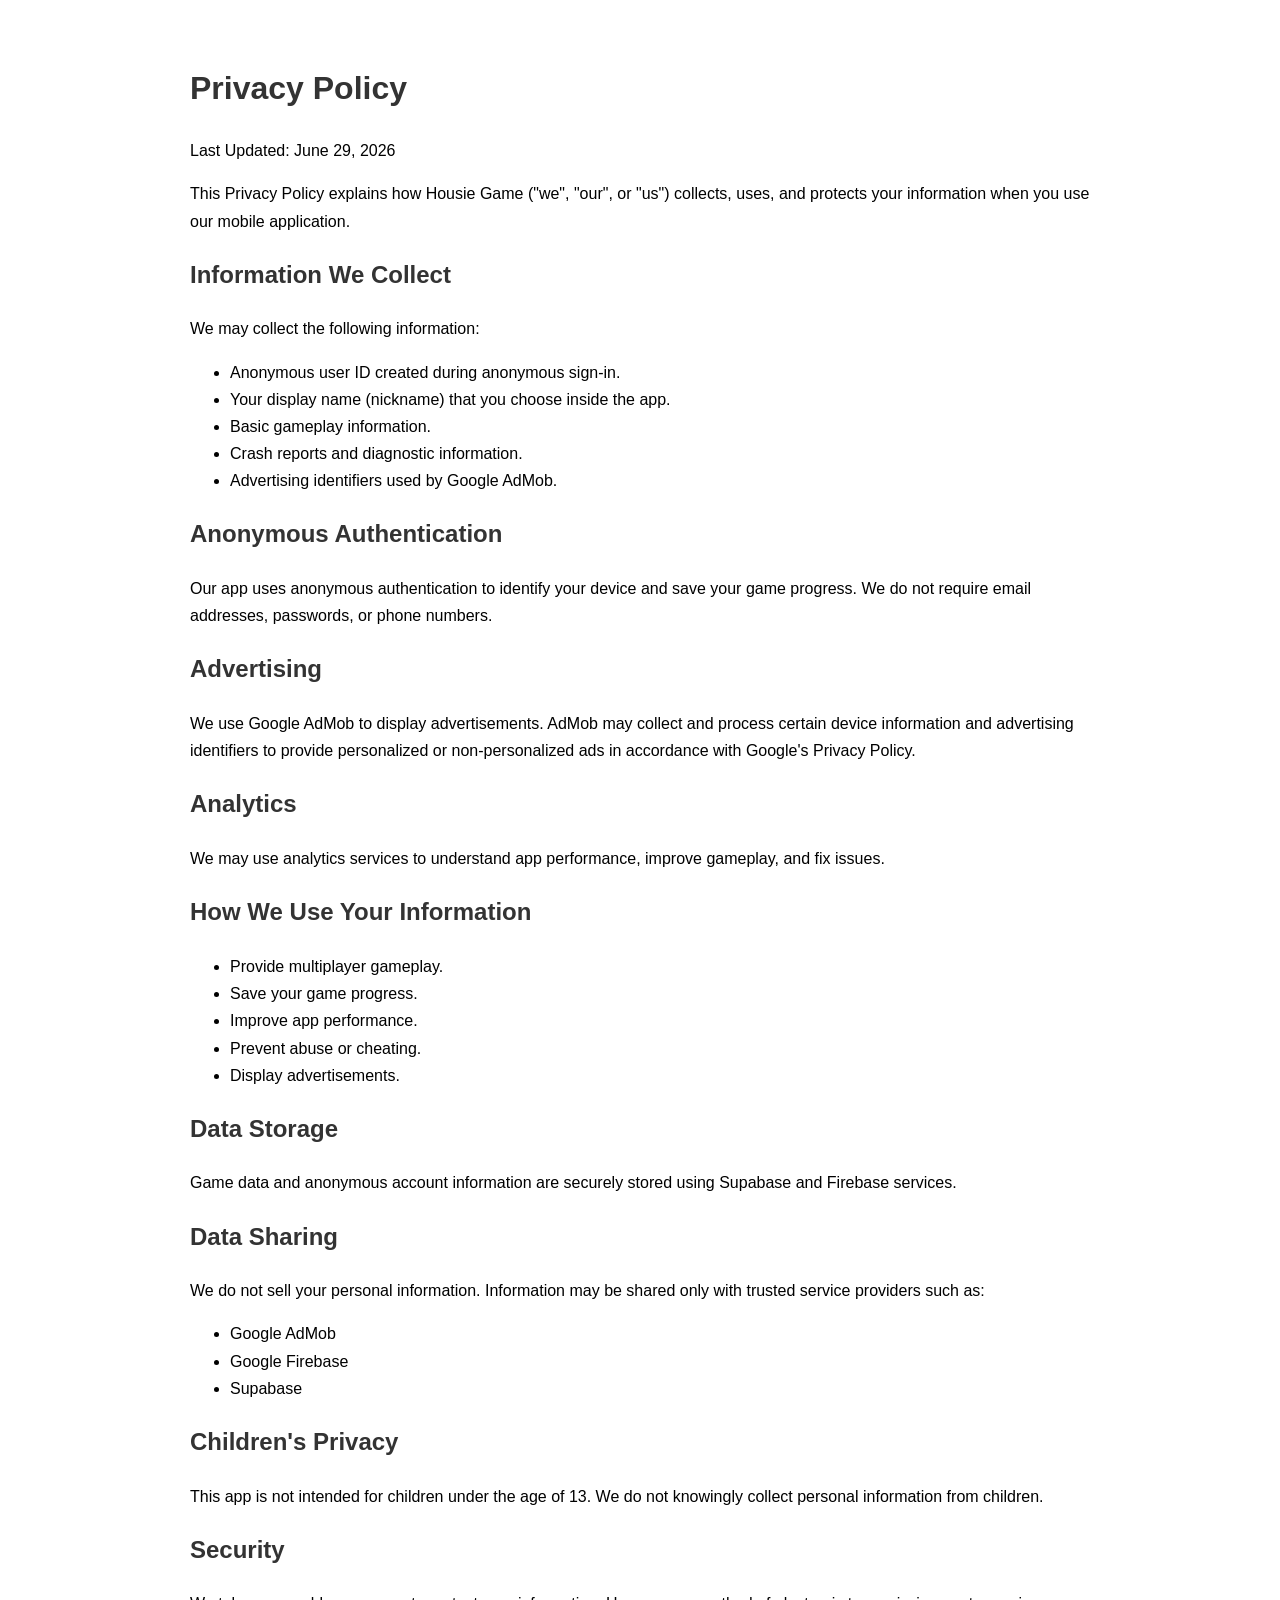
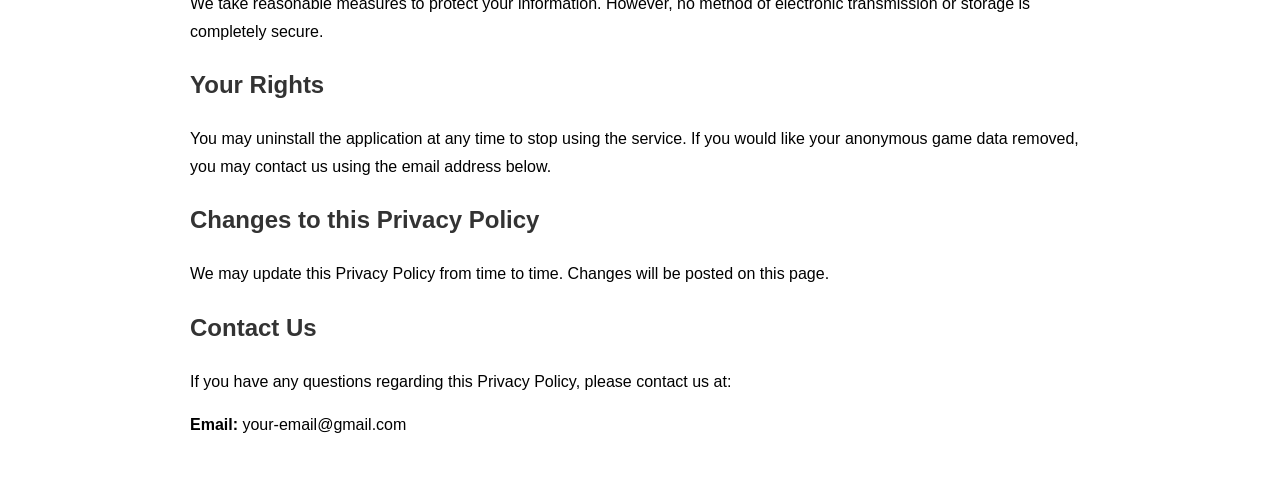
==== index.html @ aee5f630 "Add privacy policy page for Housie Game This file contains the privacy policy for the Housie Game, d" ====
<!DOCTYPE html>
<html lang="en">
<head>
<meta charset="UTF-8">
<title>Privacy Policy - Housie Game</title>
<style>
body{
    max-width:900px;
    margin:auto;
    font-family:Arial,Helvetica,sans-serif;
    line-height:1.7;
    padding:40px;
}
h1,h2{
    color:#333;
}
</style>
</head>

<body>

<h1>Privacy Policy</h1>

<p>Last Updated: June 29, 2026</p>

<p>
This Privacy Policy explains how Housie Game ("we", "our", or "us") collects,
uses, and protects your information when you use our mobile application.
</p>

<h2>Information We Collect</h2>

<p>We may collect the following information:</p>

<ul>
<li>Anonymous user ID created during anonymous sign-in.</li>
<li>Your display name (nickname) that you choose inside the app.</li>
<li>Basic gameplay information.</li>
<li>Crash reports and diagnostic information.</li>
<li>Advertising identifiers used by Google AdMob.</li>
</ul>

<h2>Anonymous Authentication</h2>

<p>
Our app uses anonymous authentication to identify your device and save your
game progress. We do not require email addresses, passwords, or phone numbers.
</p>

<h2>Advertising</h2>

<p>
We use Google AdMob to display advertisements. AdMob may collect and process
certain device information and advertising identifiers to provide personalized
or non-personalized ads in accordance with Google's Privacy Policy.
</p>

<h2>Analytics</h2>

<p>
We may use analytics services to understand app performance, improve gameplay,
and fix issues.
</p>

<h2>How We Use Your Information</h2>

<ul>
<li>Provide multiplayer gameplay.</li>
<li>Save your game progress.</li>
<li>Improve app performance.</li>
<li>Prevent abuse or cheating.</li>
<li>Display advertisements.</li>
</ul>

<h2>Data Storage</h2>

<p>
Game data and anonymous account information are securely stored using Supabase
and Firebase services.
</p>

<h2>Data Sharing</h2>

<p>
We do not sell your personal information.
Information may be shared only with trusted service providers such as:
</p>

<ul>
<li>Google AdMob</li>
<li>Google Firebase</li>
<li>Supabase</li>
</ul>

<h2>Children's Privacy</h2>

<p>
This app is not intended for children under the age of 13.
We do not knowingly collect personal information from children.
</p>

<h2>Security</h2>

<p>
We take reasonable measures to protect your information.
However, no method of electronic transmission or storage is completely secure.
</p>

<h2>Your Rights</h2>

<p>
You may uninstall the application at any time to stop using the service.
If you would like your anonymous game data removed, you may contact us using
the email address below.
</p>

<h2>Changes to this Privacy Policy</h2>

<p>
We may update this Privacy Policy from time to time.
Changes will be posted on this page.
</p>

<h2>Contact Us</h2>

<p>
If you have any questions regarding this Privacy Policy, please contact us at:
</p>

<p>
<strong>Email:</strong> your-email@gmail.com
</p>

</body>
</html>
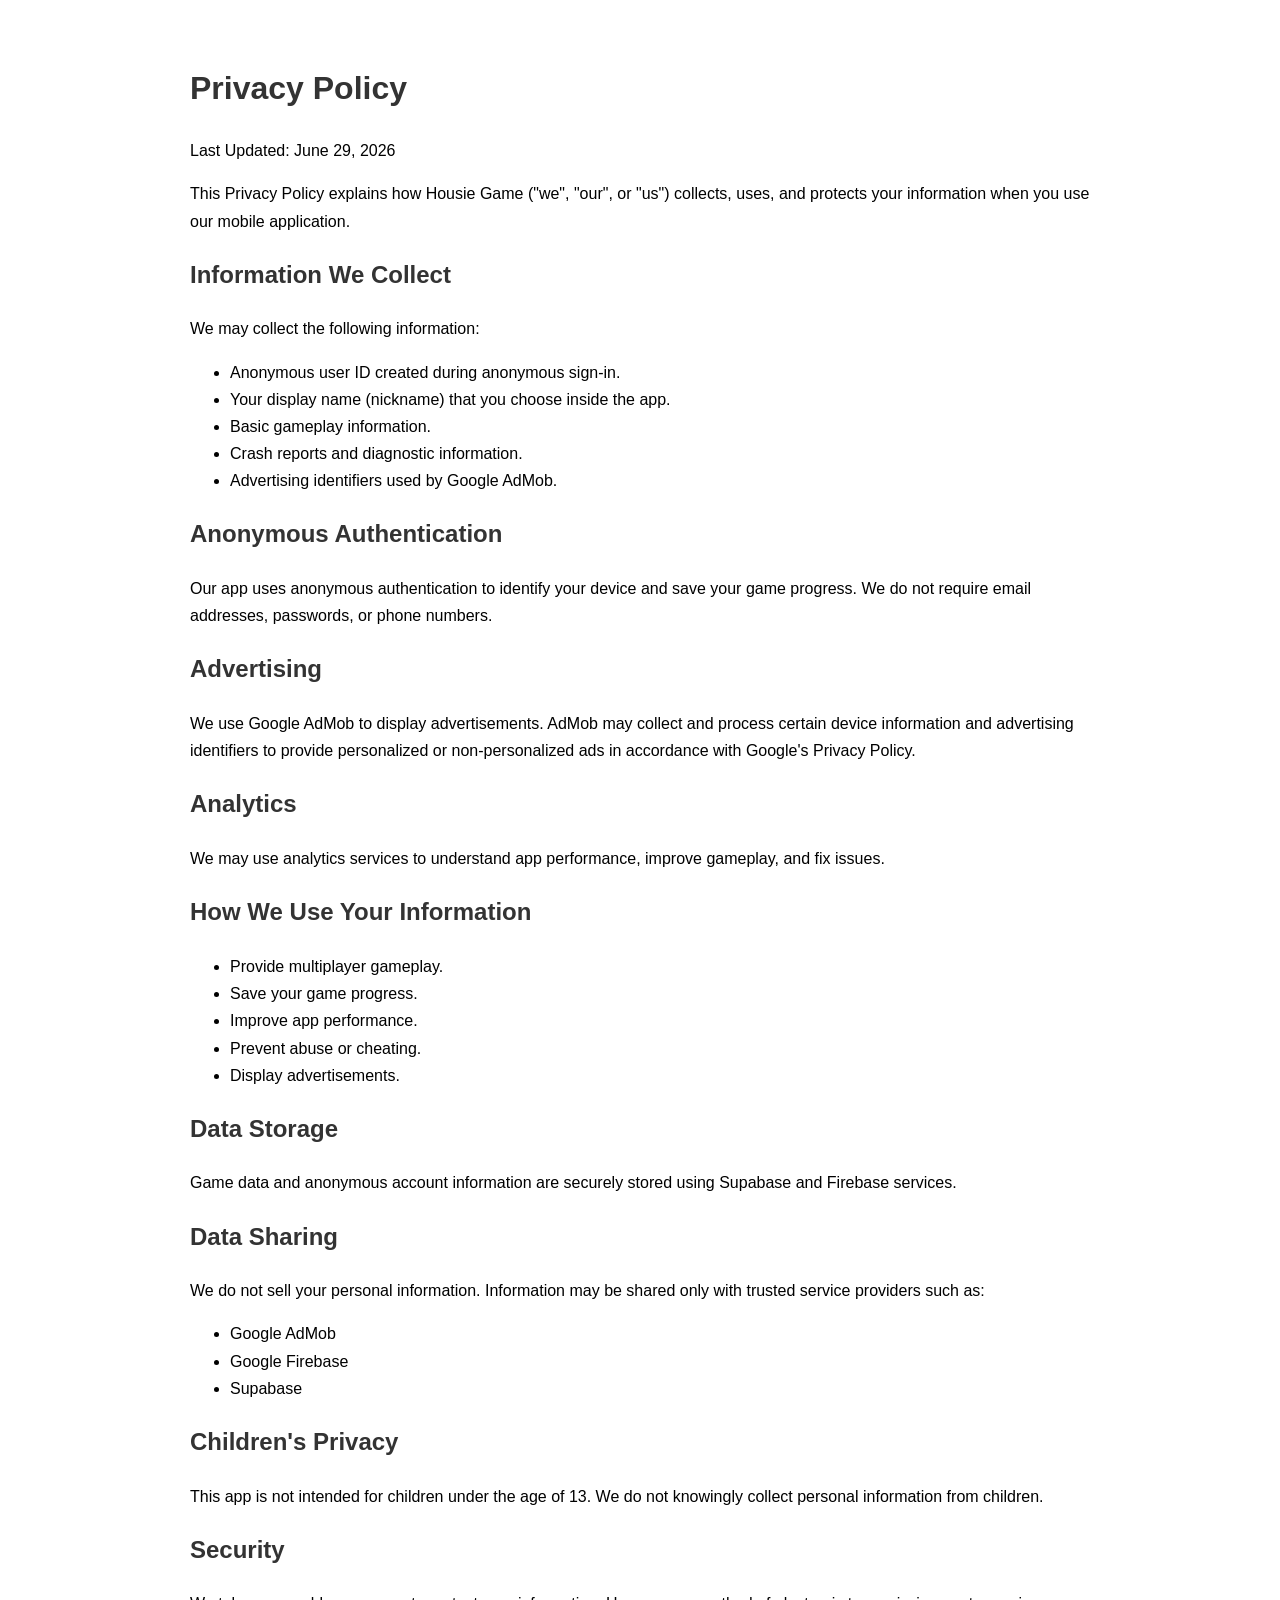
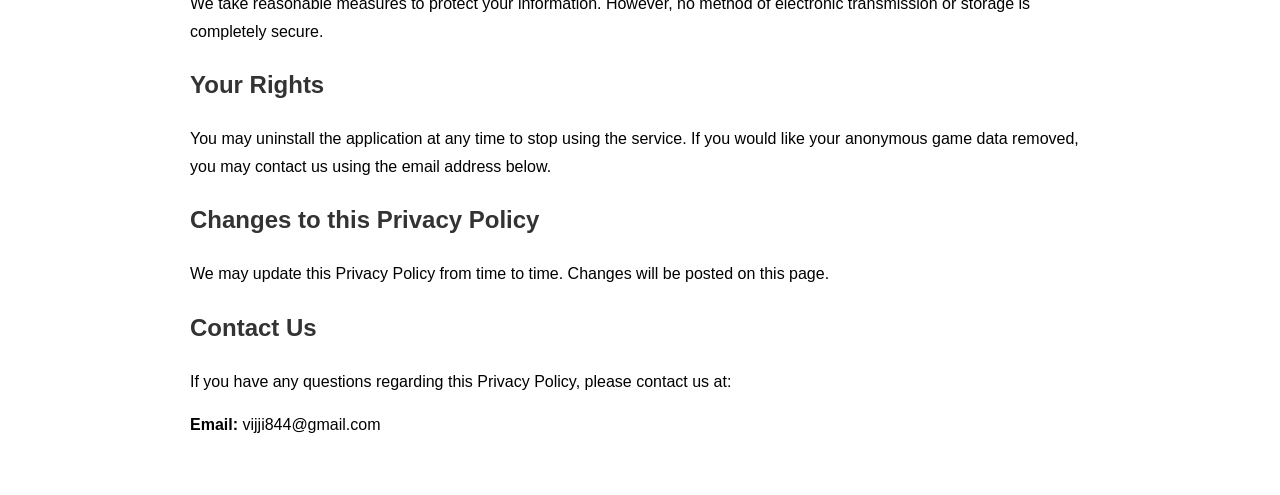
==== commit eb8efb3b: "Update contact email in Privacy Policy section" ====
--- a/index.html
+++ b/index.html
@@ -128,7 +128,7 @@
 </p>
 
 <p>
-<strong>Email:</strong> your-email@gmail.com
+<strong>Email:</strong> vijji844@gmail.com
 </p>
 
 </body>
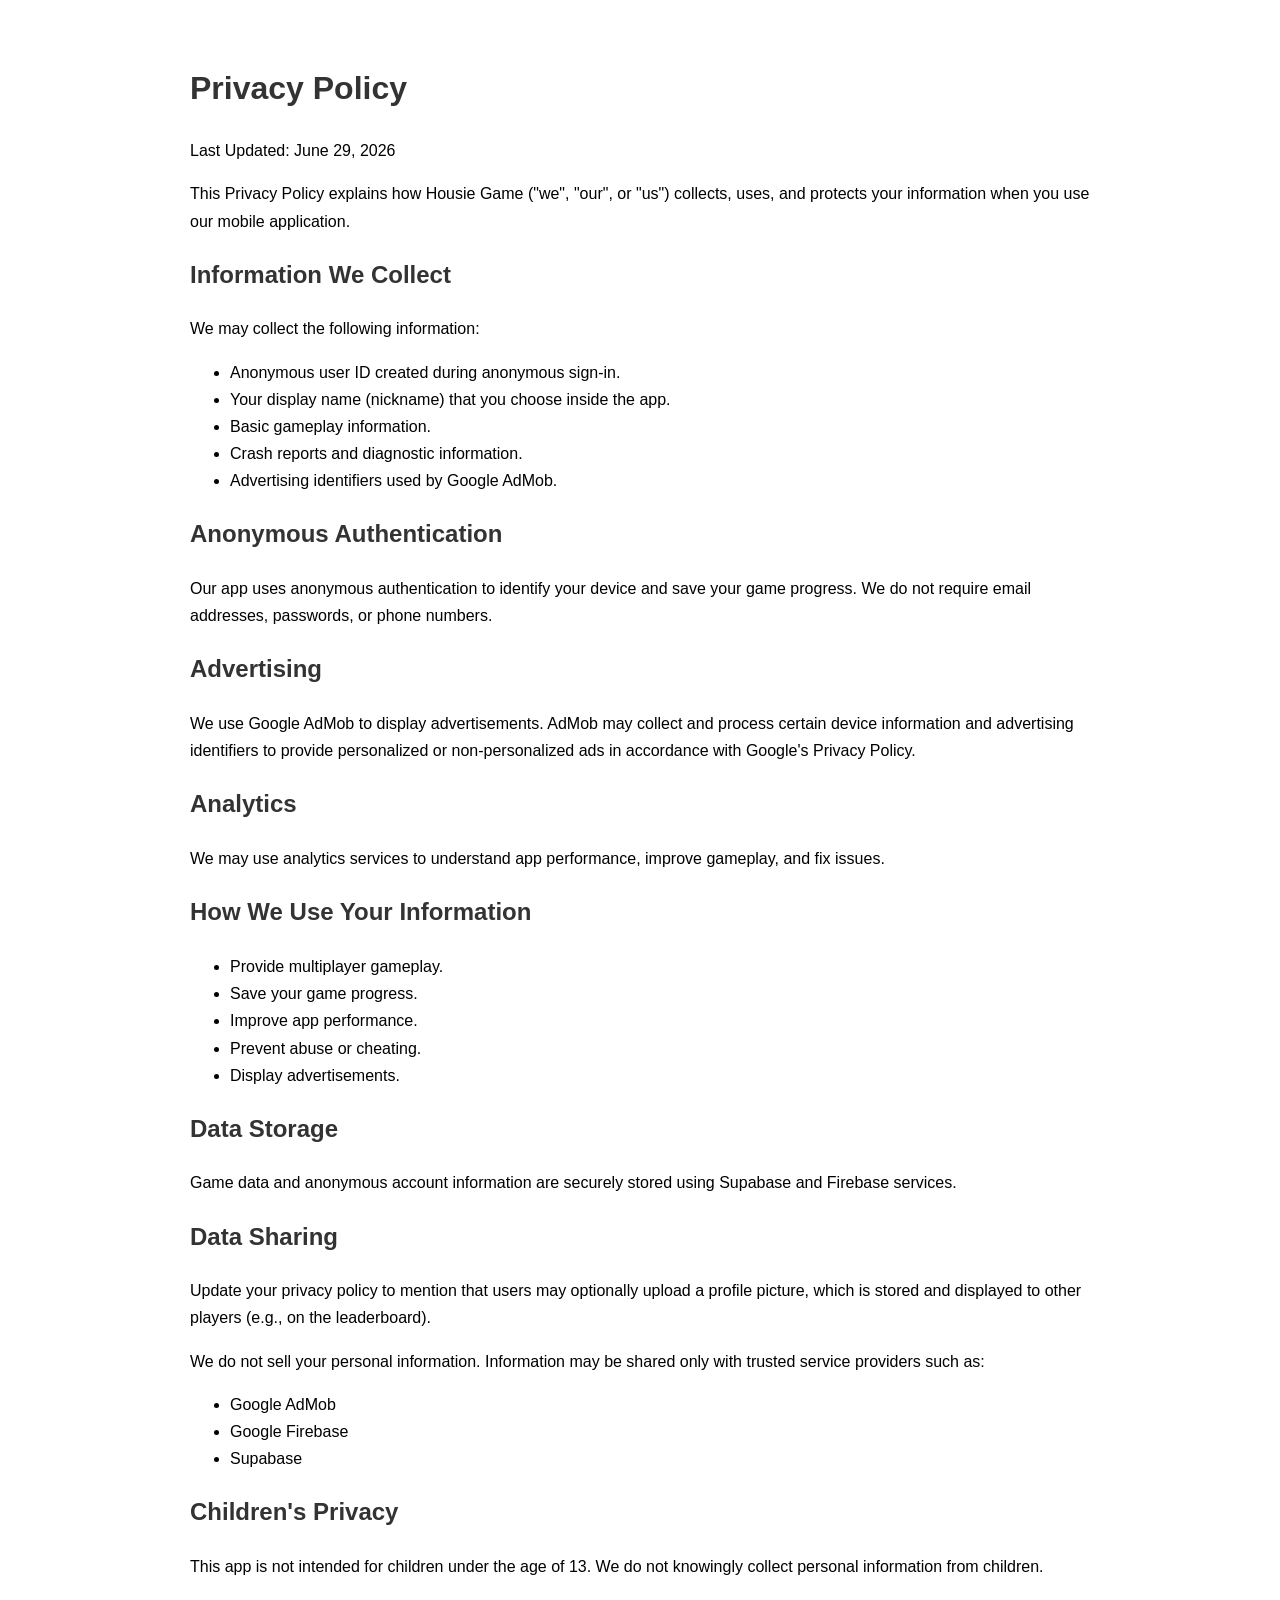
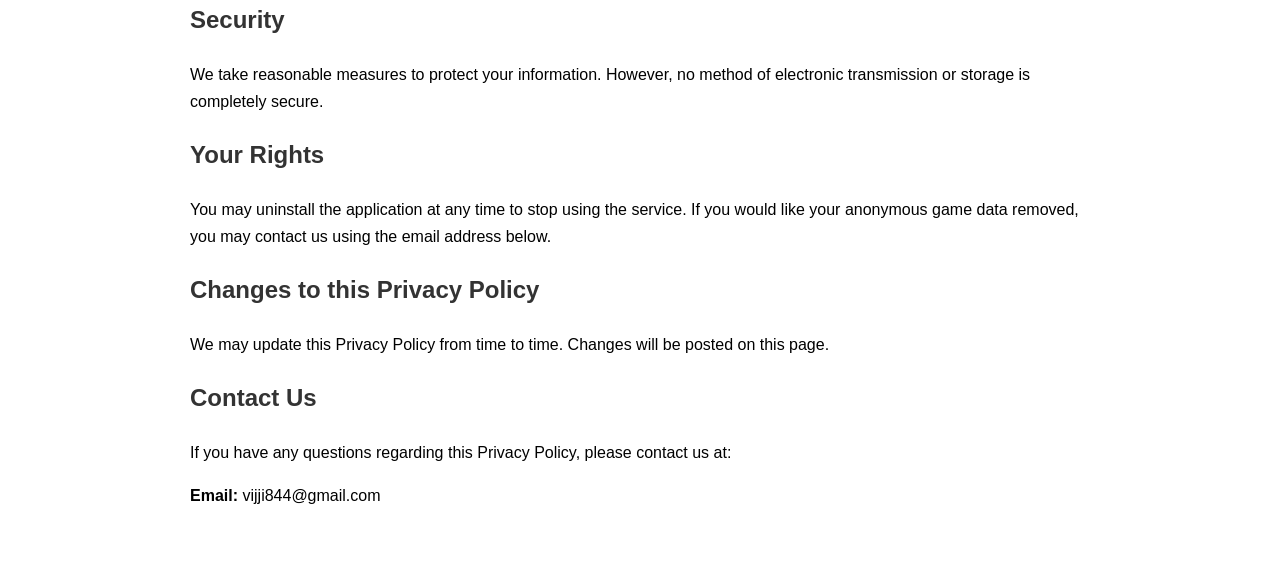
==== commit 3a4f4577: "Update privacy policy to include profile picture uploads Added a note about optional profile picture" ====
--- a/index.html
+++ b/index.html
@@ -80,6 +80,7 @@
 </p>
 
 <h2>Data Sharing</h2>
+<p>Update your privacy policy to mention that users may optionally upload a profile picture, which is stored and displayed to other players (e.g., on the leaderboard).</p>
 
 <p>
 We do not sell your personal information.
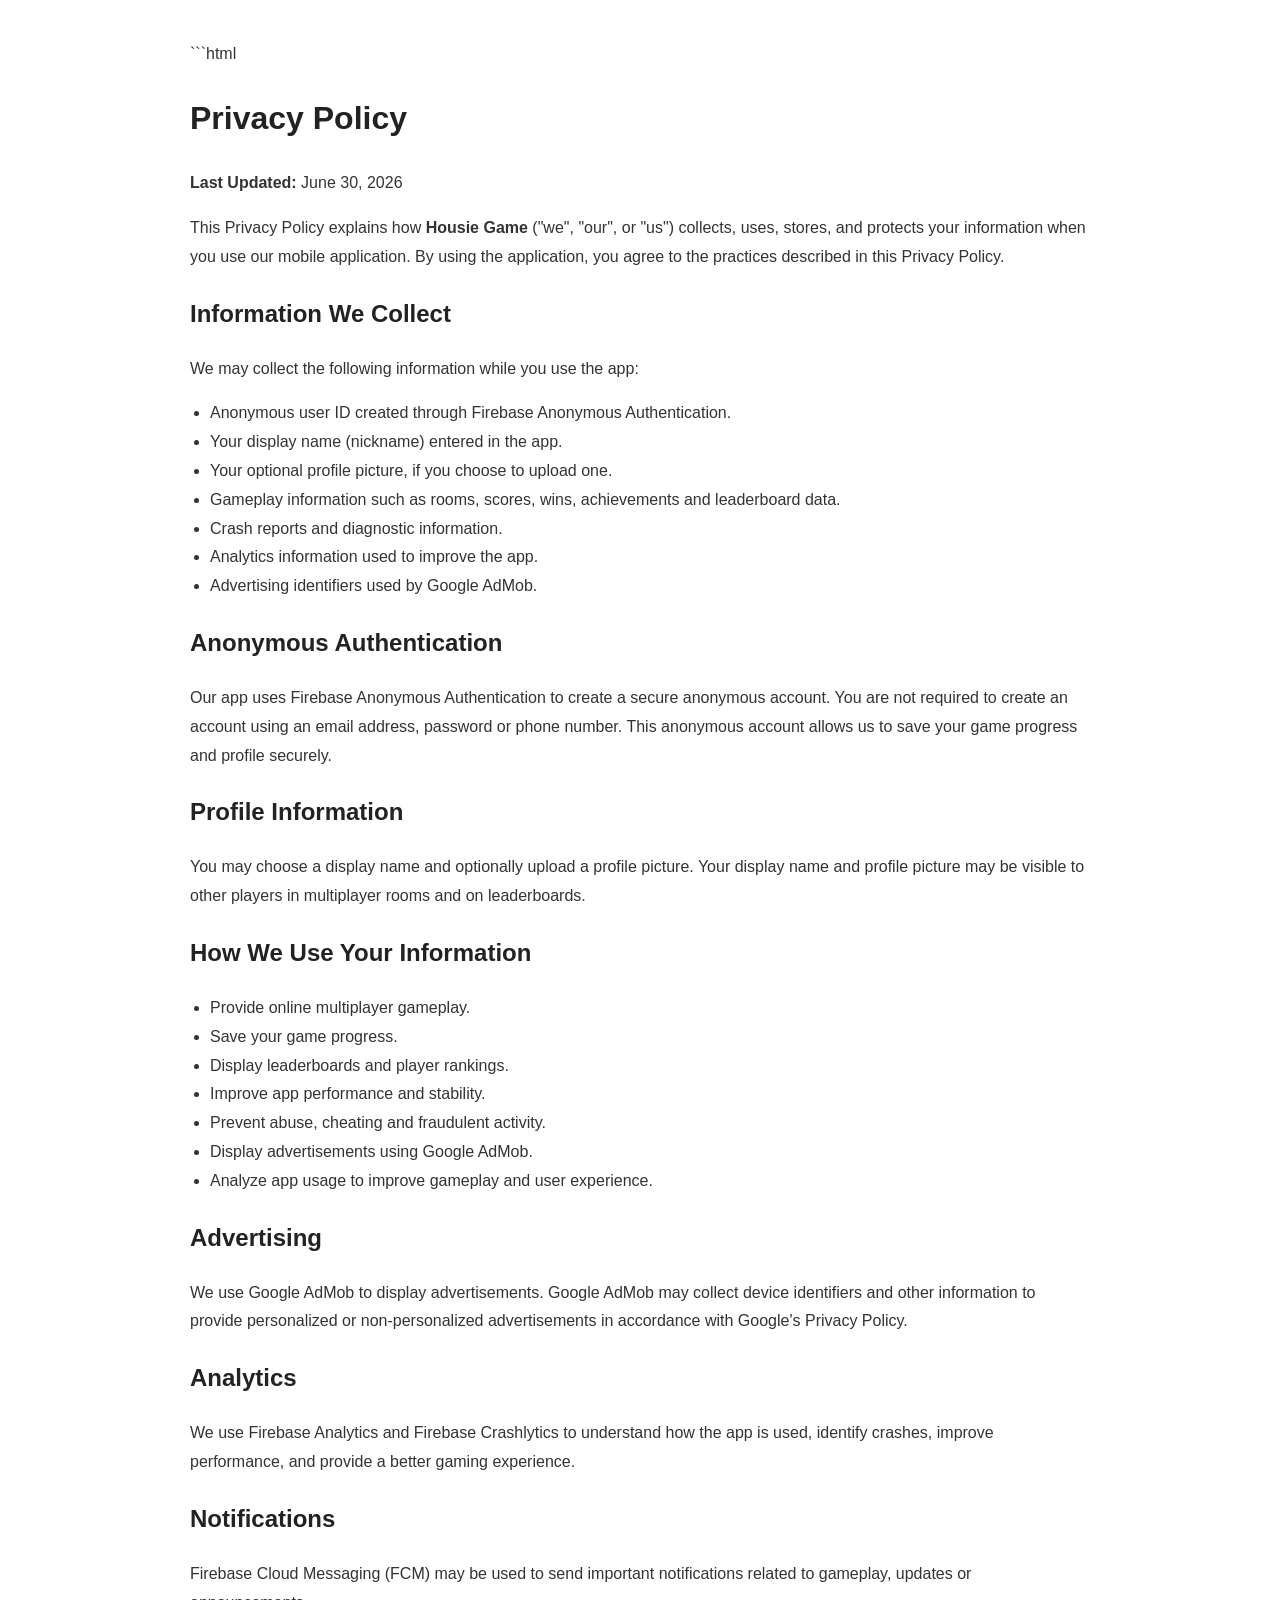
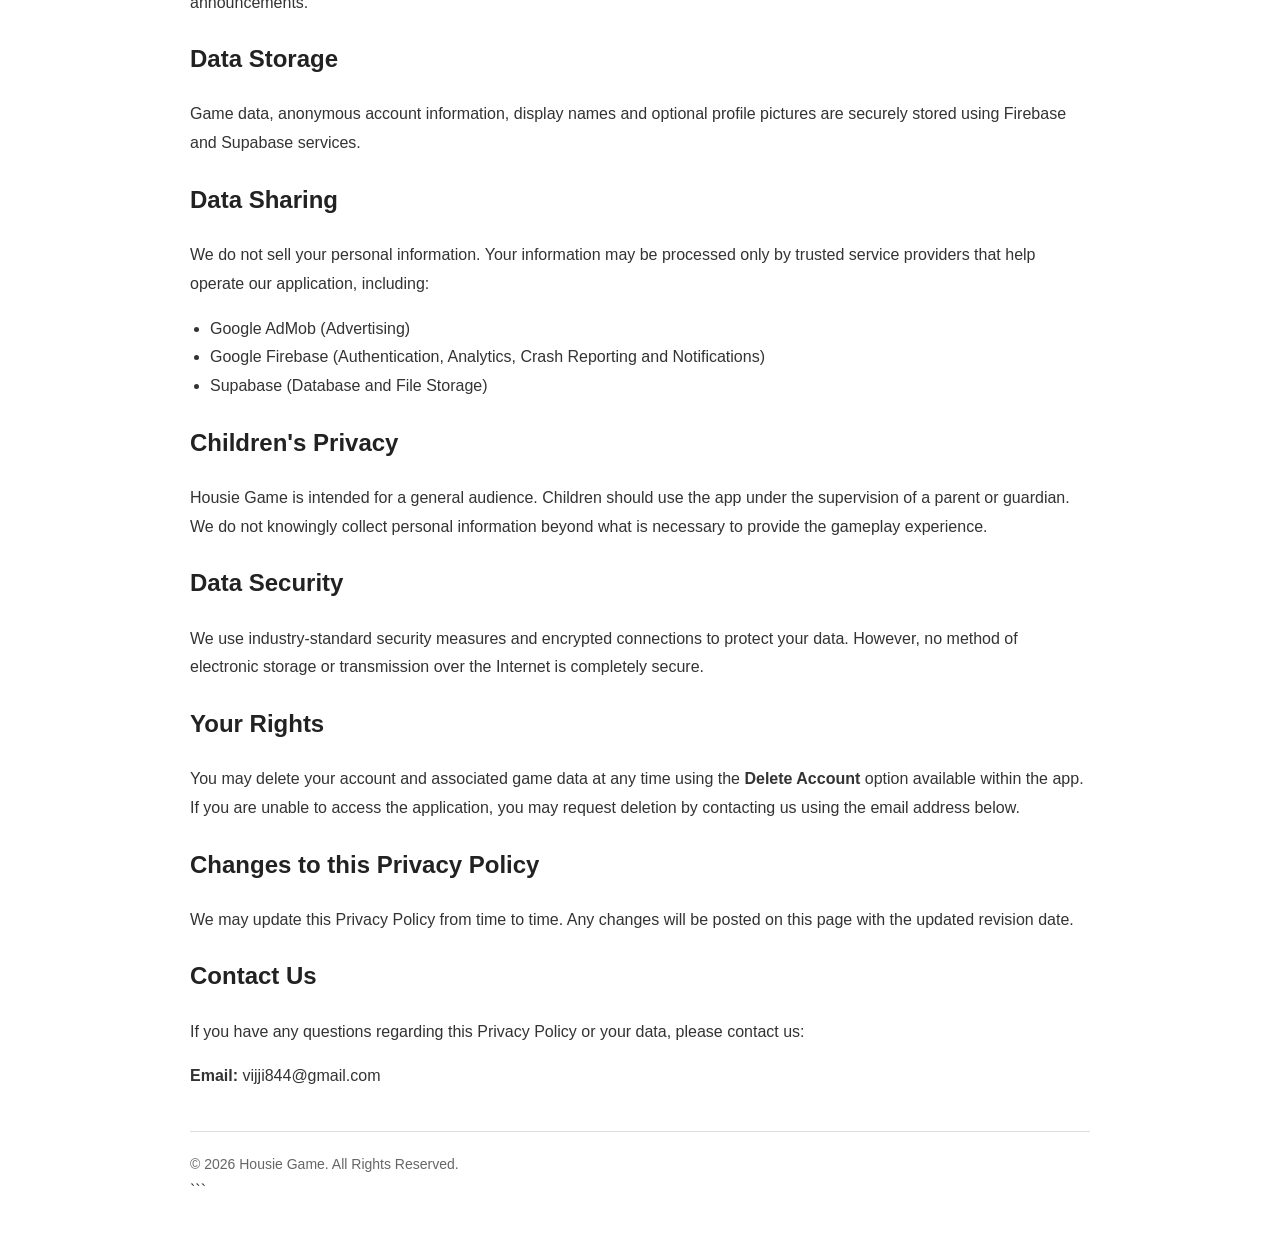
==== commit f6adfa28: "Revise privacy policy content and formatting Updated privacy policy details, including changes to us" ====
--- a/index.html
+++ b/index.html
@@ -1,136 +1,188 @@
+```html
 <!DOCTYPE html>
 <html lang="en">
 <head>
 <meta charset="UTF-8">
+<meta name="viewport" content="width=device-width, initial-scale=1.0">
 <title>Privacy Policy - Housie Game</title>
+
 <style>
 body{
     max-width:900px;
     margin:auto;
     font-family:Arial,Helvetica,sans-serif;
-    line-height:1.7;
+    line-height:1.8;
     padding:40px;
+    color:#333;
 }
 h1,h2{
-    color:#333;
+    color:#222;
+}
+a{
+    color:#1565C0;
+    text-decoration:none;
+}
+a:hover{
+    text-decoration:underline;
+}
+ul{
+    padding-left:20px;
+}
+footer{
+    margin-top:40px;
+    border-top:1px solid #ddd;
+    padding-top:20px;
+    color:#666;
+    font-size:14px;
 }
 </style>
+
 </head>
 
 <body>
 
 <h1>Privacy Policy</h1>
 
-<p>Last Updated: June 29, 2026</p>
+<p><strong>Last Updated:</strong> June 30, 2026</p>
 
 <p>
-This Privacy Policy explains how Housie Game ("we", "our", or "us") collects,
-uses, and protects your information when you use our mobile application.
+This Privacy Policy explains how <strong>Housie Game</strong> ("we", "our", or "us")
+collects, uses, stores, and protects your information when you use our mobile application.
+By using the application, you agree to the practices described in this Privacy Policy.
 </p>
 
 <h2>Information We Collect</h2>
 
-<p>We may collect the following information:</p>
+<p>We may collect the following information while you use the app:</p>
 
 <ul>
-<li>Anonymous user ID created during anonymous sign-in.</li>
-<li>Your display name (nickname) that you choose inside the app.</li>
-<li>Basic gameplay information.</li>
+<li>Anonymous user ID created through Firebase Anonymous Authentication.</li>
+<li>Your display name (nickname) entered in the app.</li>
+<li>Your optional profile picture, if you choose to upload one.</li>
+<li>Gameplay information such as rooms, scores, wins, achievements and leaderboard data.</li>
 <li>Crash reports and diagnostic information.</li>
+<li>Analytics information used to improve the app.</li>
 <li>Advertising identifiers used by Google AdMob.</li>
 </ul>
 
 <h2>Anonymous Authentication</h2>
 
 <p>
-Our app uses anonymous authentication to identify your device and save your
-game progress. We do not require email addresses, passwords, or phone numbers.
+Our app uses Firebase Anonymous Authentication to create a secure anonymous account.
+You are not required to create an account using an email address, password or phone number.
+This anonymous account allows us to save your game progress and profile securely.
 </p>
+
+<h2>Profile Information</h2>
+
+<p>
+You may choose a display name and optionally upload a profile picture.
+Your display name and profile picture may be visible to other players in multiplayer rooms
+and on leaderboards.
+</p>
+
+<h2>How We Use Your Information</h2>
+
+<ul>
+<li>Provide online multiplayer gameplay.</li>
+<li>Save your game progress.</li>
+<li>Display leaderboards and player rankings.</li>
+<li>Improve app performance and stability.</li>
+<li>Prevent abuse, cheating and fraudulent activity.</li>
+<li>Display advertisements using Google AdMob.</li>
+<li>Analyze app usage to improve gameplay and user experience.</li>
+</ul>
 
 <h2>Advertising</h2>
 
 <p>
-We use Google AdMob to display advertisements. AdMob may collect and process
-certain device information and advertising identifiers to provide personalized
-or non-personalized ads in accordance with Google's Privacy Policy.
+We use Google AdMob to display advertisements.
+Google AdMob may collect device identifiers and other information to provide personalized
+or non-personalized advertisements in accordance with Google's Privacy Policy.
 </p>
 
 <h2>Analytics</h2>
 
 <p>
-We may use analytics services to understand app performance, improve gameplay,
-and fix issues.
+We use Firebase Analytics and Firebase Crashlytics to understand how the app is used,
+identify crashes, improve performance, and provide a better gaming experience.
 </p>
 
-<h2>How We Use Your Information</h2>
+<h2>Notifications</h2>
 
-<ul>
-<li>Provide multiplayer gameplay.</li>
-<li>Save your game progress.</li>
-<li>Improve app performance.</li>
-<li>Prevent abuse or cheating.</li>
-<li>Display advertisements.</li>
-</ul>
+<p>
+Firebase Cloud Messaging (FCM) may be used to send important notifications related
+to gameplay, updates or announcements.
+</p>
 
 <h2>Data Storage</h2>
 
 <p>
-Game data and anonymous account information are securely stored using Supabase
-and Firebase services.
+Game data, anonymous account information, display names and optional profile pictures
+are securely stored using Firebase and Supabase services.
 </p>
 
 <h2>Data Sharing</h2>
-<p>Update your privacy policy to mention that users may optionally upload a profile picture, which is stored and displayed to other players (e.g., on the leaderboard).</p>
 
 <p>
 We do not sell your personal information.
-Information may be shared only with trusted service providers such as:
+Your information may be processed only by trusted service providers that help operate
+our application, including:
 </p>
 
 <ul>
-<li>Google AdMob</li>
-<li>Google Firebase</li>
-<li>Supabase</li>
+<li>Google AdMob (Advertising)</li>
+<li>Google Firebase (Authentication, Analytics, Crash Reporting and Notifications)</li>
+<li>Supabase (Database and File Storage)</li>
 </ul>
 
 <h2>Children's Privacy</h2>
 
 <p>
-This app is not intended for children under the age of 13.
-We do not knowingly collect personal information from children.
+Housie Game is intended for a general audience.
+Children should use the app under the supervision of a parent or guardian.
+We do not knowingly collect personal information beyond what is necessary to provide
+the gameplay experience.
 </p>
 
-<h2>Security</h2>
+<h2>Data Security</h2>
 
 <p>
-We take reasonable measures to protect your information.
-However, no method of electronic transmission or storage is completely secure.
+We use industry-standard security measures and encrypted connections to protect your data.
+However, no method of electronic storage or transmission over the Internet is completely secure.
 </p>
 
 <h2>Your Rights</h2>
 
 <p>
-You may uninstall the application at any time to stop using the service.
-If you would like your anonymous game data removed, you may contact us using
-the email address below.
+You may delete your account and associated game data at any time using the
+<strong>Delete Account</strong> option available within the app.
+If you are unable to access the application, you may request deletion by contacting us
+using the email address below.
 </p>
 
 <h2>Changes to this Privacy Policy</h2>
 
 <p>
 We may update this Privacy Policy from time to time.
-Changes will be posted on this page.
+Any changes will be posted on this page with the updated revision date.
 </p>
 
 <h2>Contact Us</h2>
 
 <p>
-If you have any questions regarding this Privacy Policy, please contact us at:
+If you have any questions regarding this Privacy Policy or your data,
+please contact us:
 </p>
 
 <p>
 <strong>Email:</strong> vijji844@gmail.com
 </p>
 
+<footer>
+© 2026 Housie Game. All Rights Reserved.
+</footer>
+
 </body>
 </html>
+```
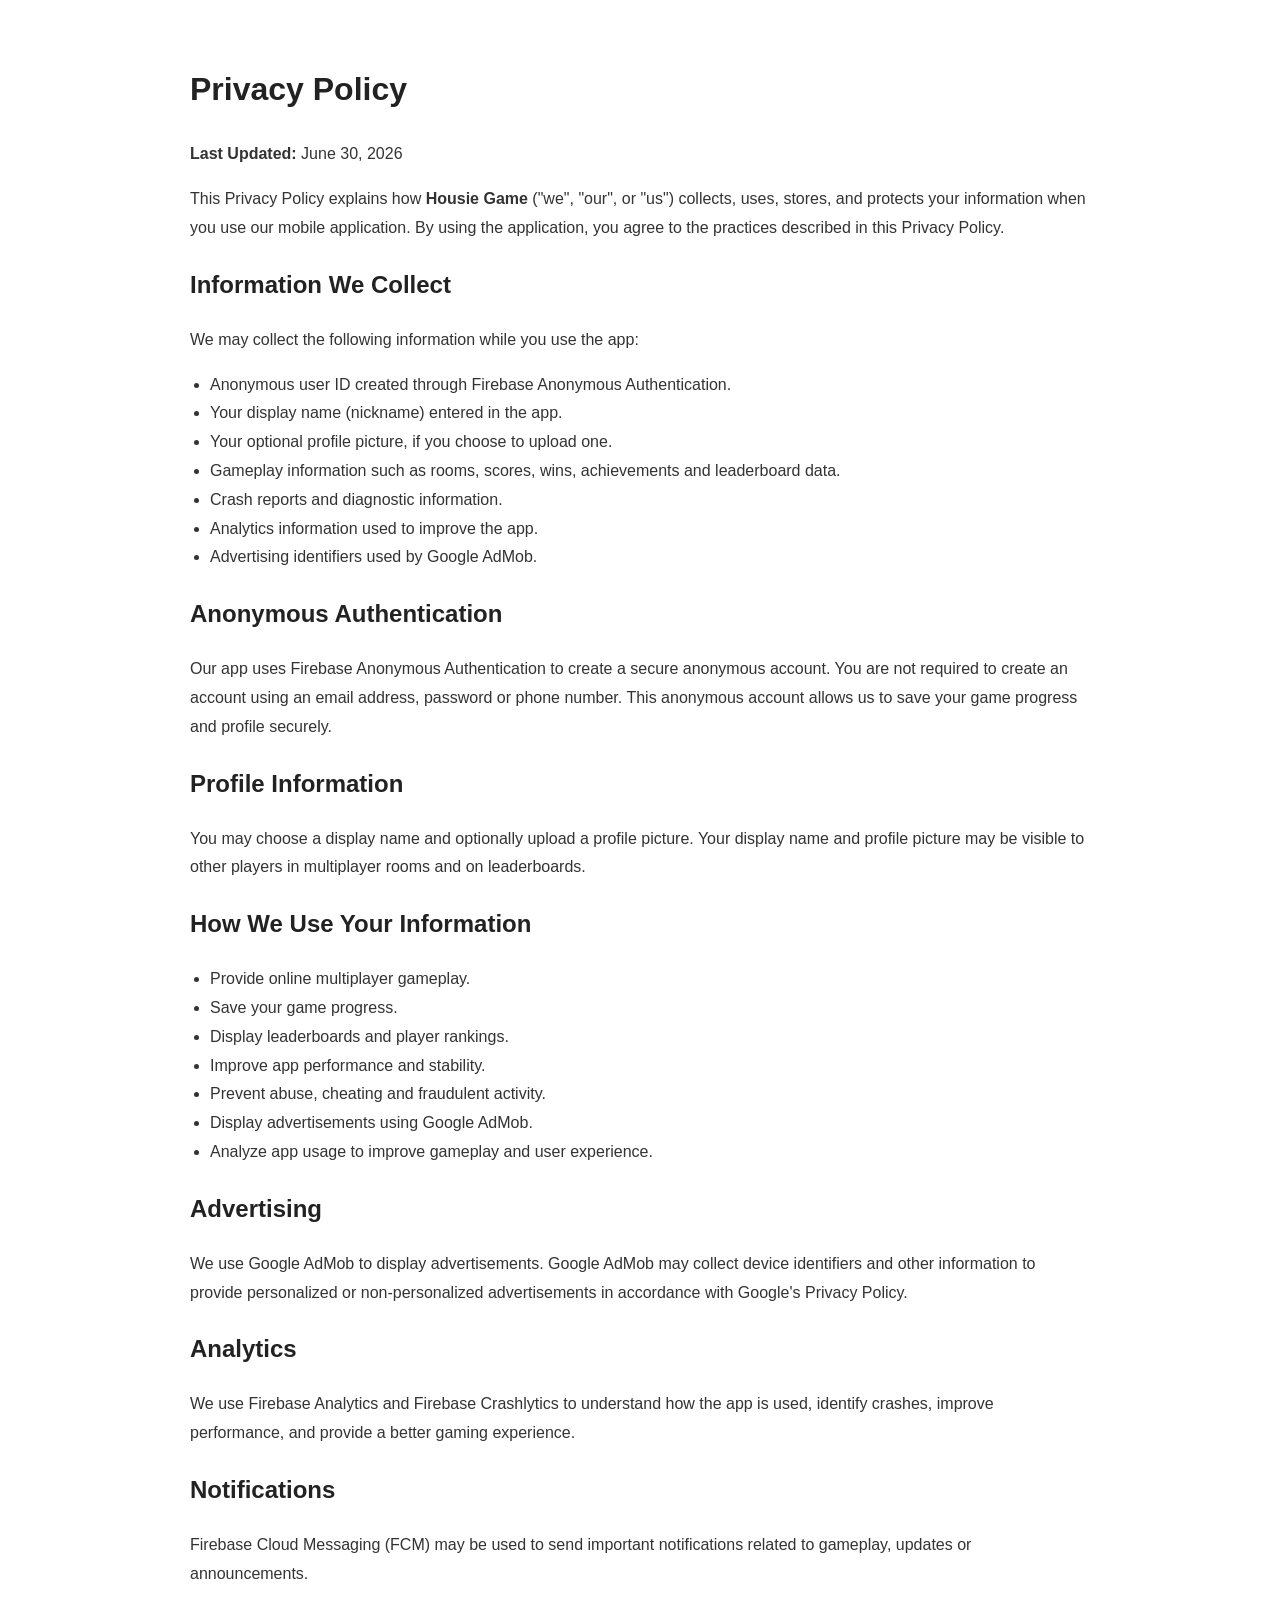
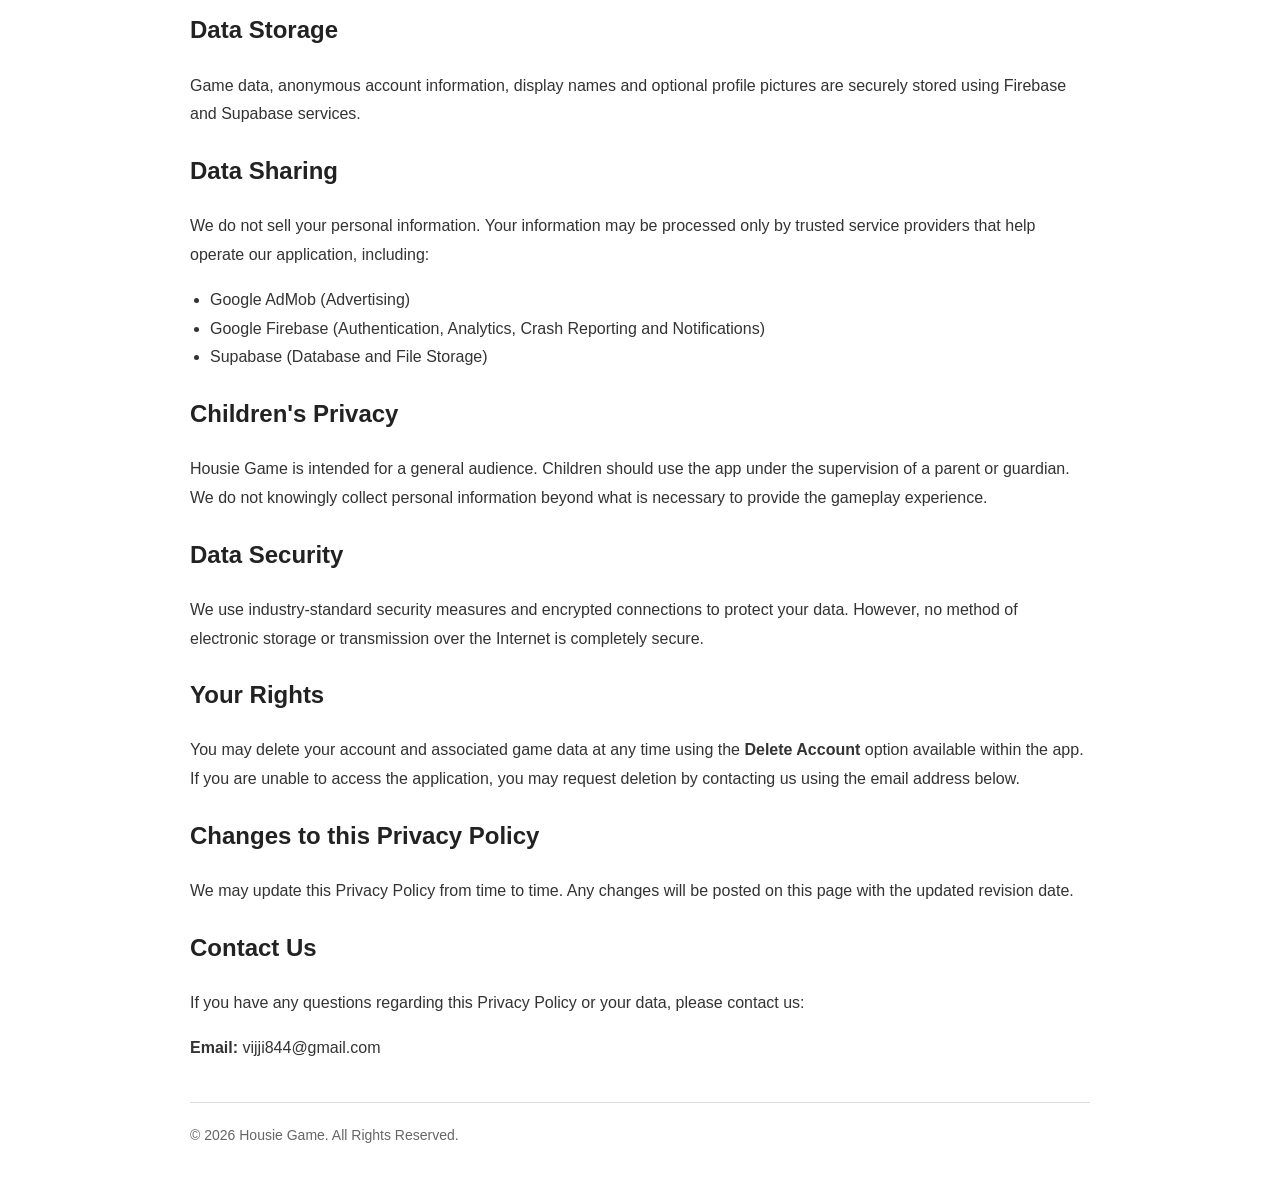
==== commit 3b3d9d9f: "Update index.html" ====
--- a/index.html
+++ b/index.html
@@ -1,4 +1,3 @@
-```html
 <!DOCTYPE html>
 <html lang="en">
 <head>
@@ -185,4 +184,3 @@
 
 </body>
 </html>
-```
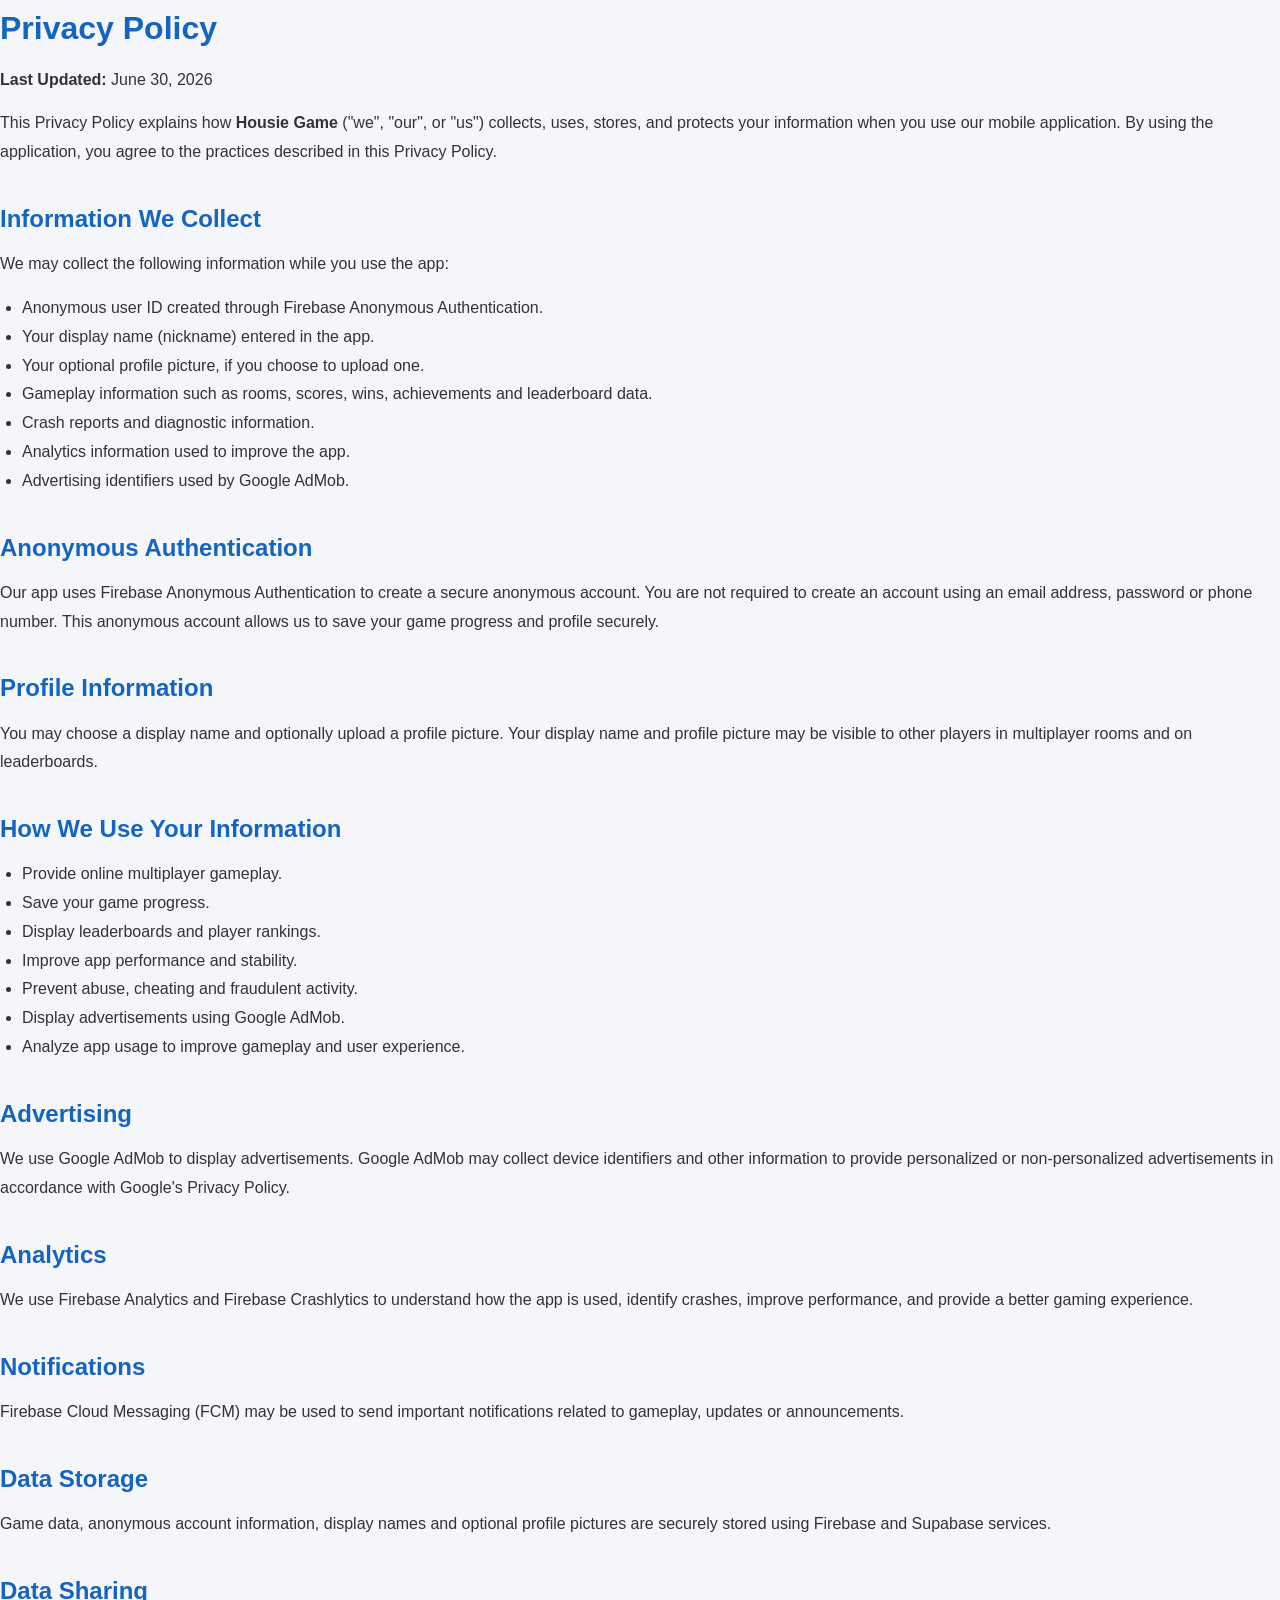
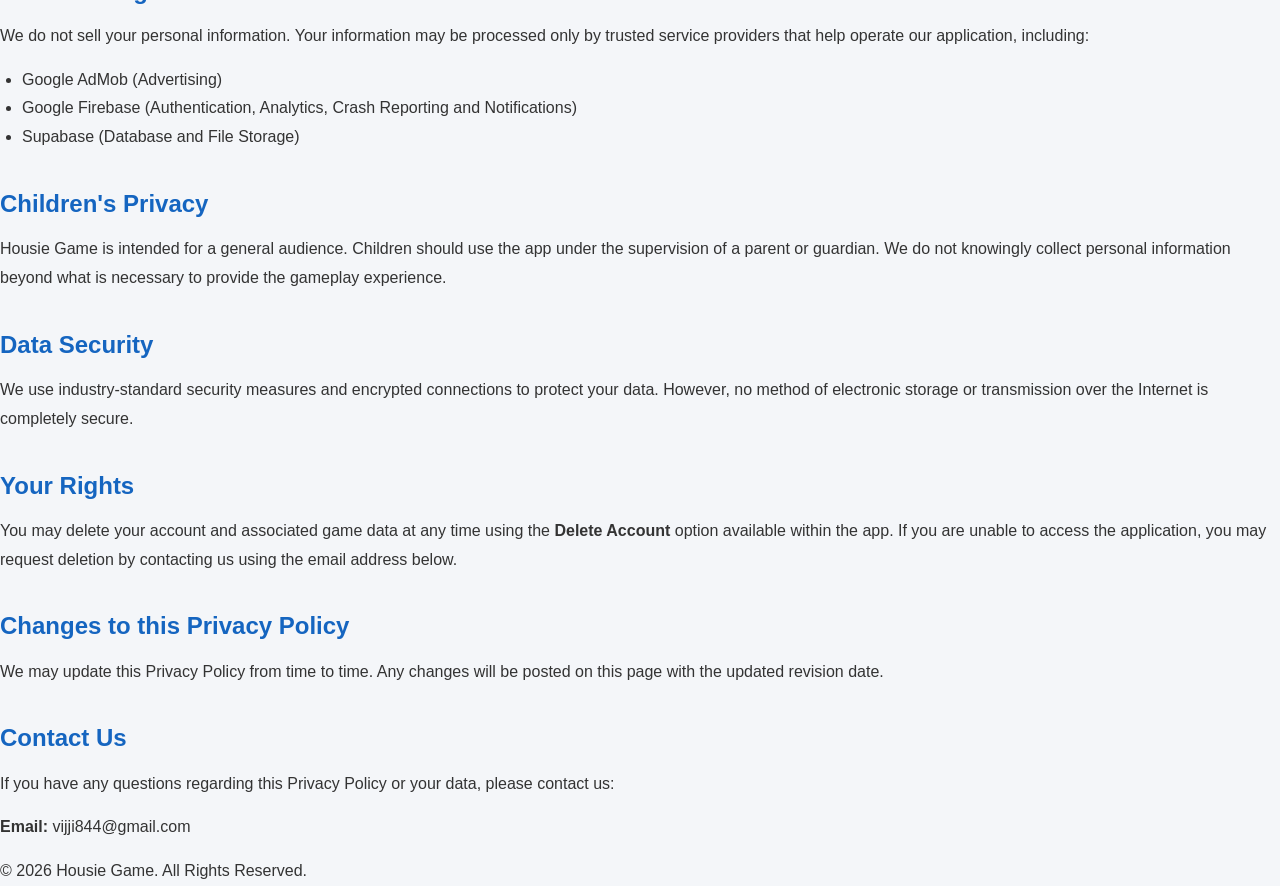
==== commit 41f62bf7: "Remove inline CSS styles from index.html Removed inline styles for body, headings, links, and footer" ====
--- a/index.html
+++ b/index.html
@@ -5,36 +5,7 @@
 <meta name="viewport" content="width=device-width, initial-scale=1.0">
 <title>Privacy Policy - Housie Game</title>
 
-<style>
-body{
-    max-width:900px;
-    margin:auto;
-    font-family:Arial,Helvetica,sans-serif;
-    line-height:1.8;
-    padding:40px;
-    color:#333;
-}
-h1,h2{
-    color:#222;
-}
-a{
-    color:#1565C0;
-    text-decoration:none;
-}
-a:hover{
-    text-decoration:underline;
-}
-ul{
-    padding-left:20px;
-}
-footer{
-    margin-top:40px;
-    border-top:1px solid #ddd;
-    padding-top:20px;
-    color:#666;
-    font-size:14px;
-}
-</style>
+<link rel="stylesheet" href="style.css">
 
 </head>
 
--- a/style.css
+++ b/style.css
@@ -0,0 +1,128 @@
+* {
+    margin: 0;
+    padding: 0;
+    box-sizing: border-box;
+}
+
+body {
+    font-family: Arial, Helvetica, sans-serif;
+    background: #f4f6f9;
+    color: #333;
+    line-height: 1.8;
+}
+
+.container {
+    max-width: 900px;
+    margin: 40px auto;
+    background: #fff;
+    padding: 40px;
+    border-radius: 12px;
+    box-shadow: 0 8px 24px rgba(0,0,0,.08);
+}
+
+header{
+    border-bottom:1px solid #eee;
+    padding-bottom:20px;
+    margin-bottom:30px;
+}
+
+h1{
+    color:#1565C0;
+    margin-bottom:8px;
+}
+
+h2{
+    margin-top:30px;
+    margin-bottom:10px;
+    color:#1565C0;
+}
+
+p{
+    margin-bottom:15px;
+}
+
+ul,ol{
+    margin-left:22px;
+    margin-bottom:15px;
+}
+
+nav{
+    margin-bottom:25px;
+}
+
+nav a{
+    margin-right:20px;
+    text-decoration:none;
+    color:#1565C0;
+    font-weight:bold;
+}
+
+nav a:hover{
+    text-decoration:underline;
+}
+
+table{
+    width:100%;
+    border-collapse:collapse;
+    margin-top:20px;
+    margin-bottom:20px;
+}
+
+table th,
+table td{
+    border:1px solid #ddd;
+    padding:10px;
+    text-align:left;
+}
+
+table th{
+    background:#1565C0;
+    color:white;
+}
+
+.footer{
+    border-top:1px solid #eee;
+    margin-top:40px;
+    padding-top:20px;
+    color:#777;
+    font-size:14px;
+    text-align:center;
+}
+
+.badge{
+    display:inline-block;
+    padding:6px 12px;
+    background:#E3F2FD;
+    color:#1565C0;
+    border-radius:20px;
+    font-size:14px;
+    margin-top:10px;
+}
+
+.notice{
+    background:#FFF8E1;
+    border-left:5px solid #FFC107;
+    padding:15px;
+    margin:20px 0;
+}
+
+.success{
+    background:#E8F5E9;
+    border-left:5px solid #4CAF50;
+    padding:15px;
+    margin:20px 0;
+}
+
+@media(max-width:768px){
+
+.container{
+    margin:15px;
+    padding:25px;
+}
+
+nav a{
+    display:block;
+    margin:10px 0;
+}
+
+}
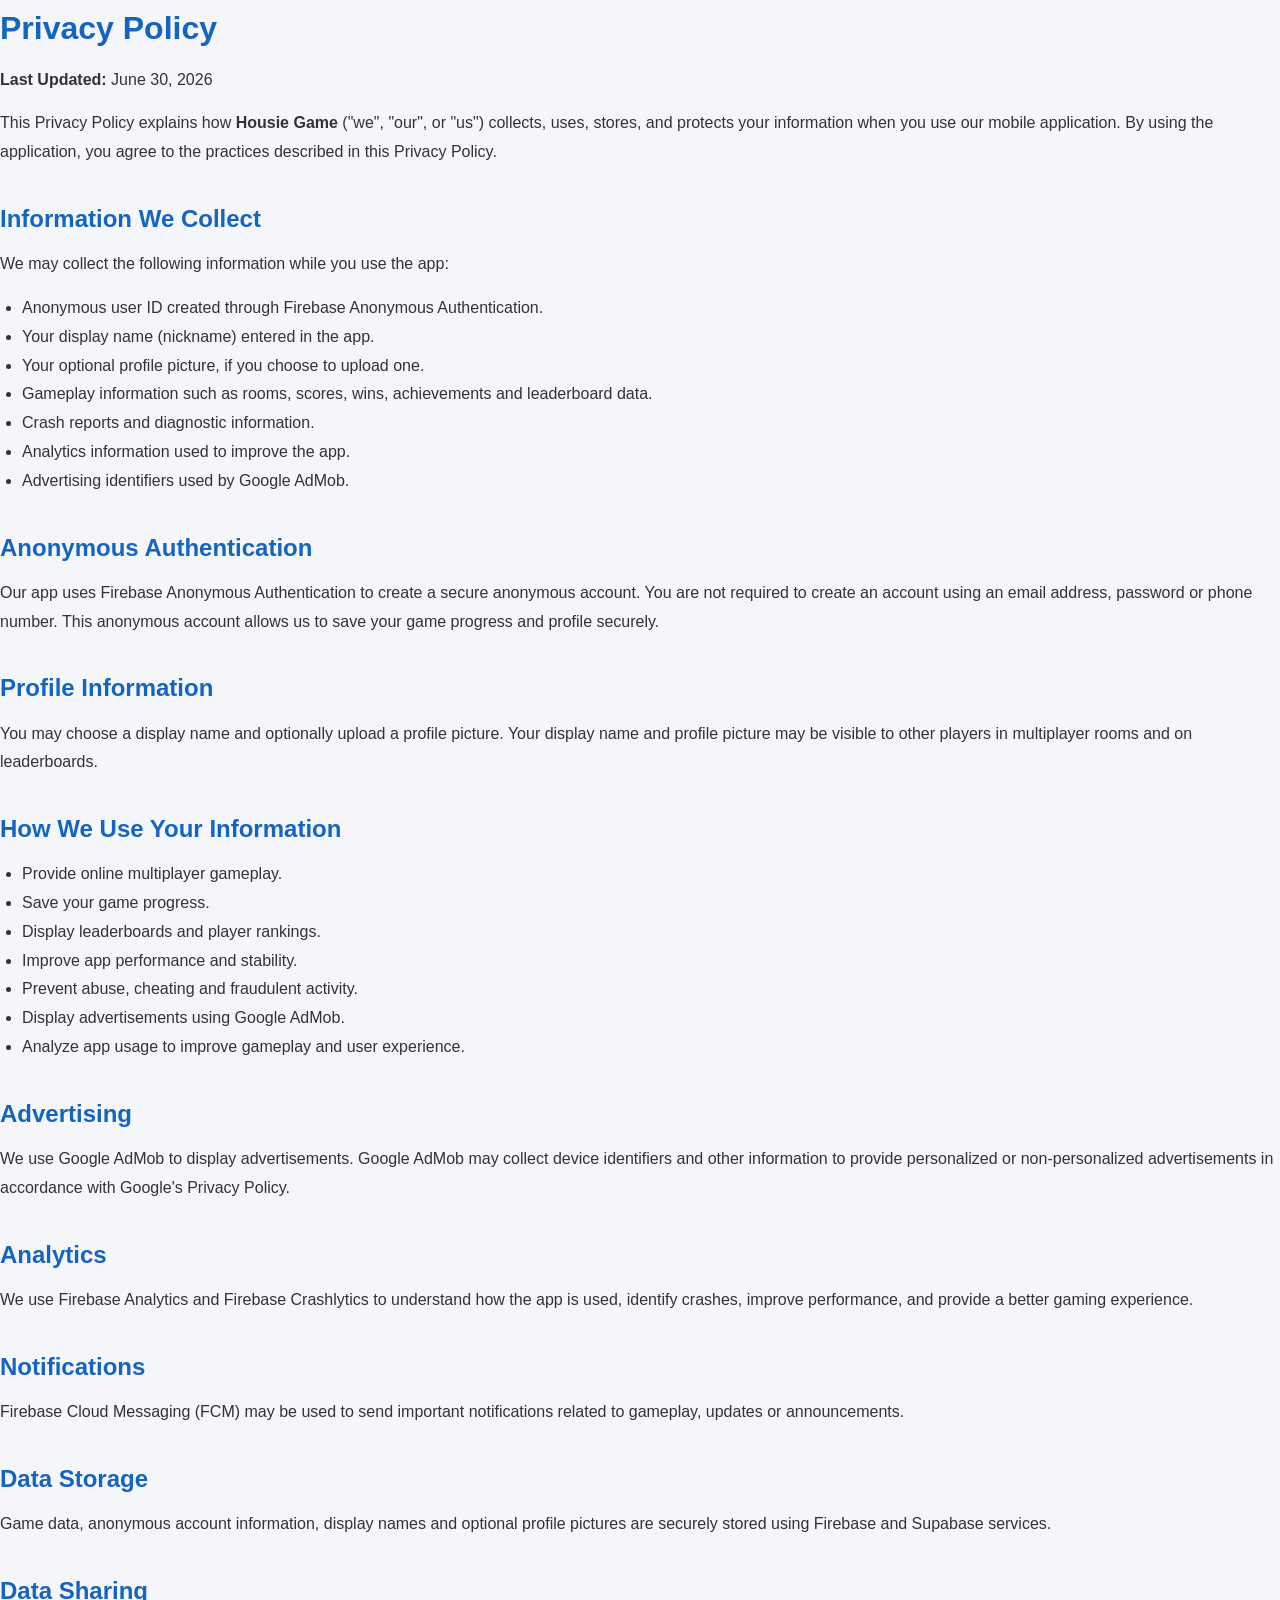
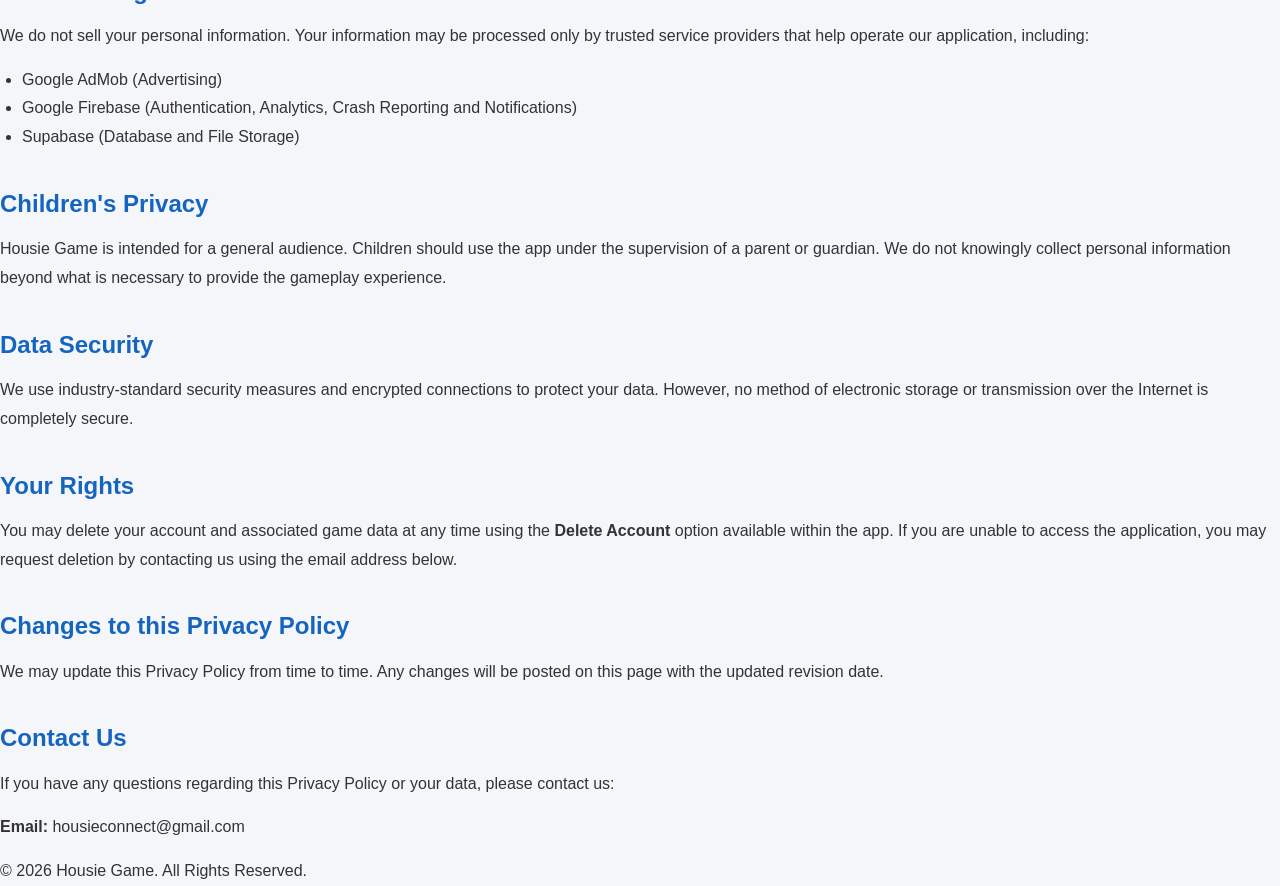
==== commit 7d1fcda1: "Update index.html" ====
--- a/index.html
+++ b/index.html
@@ -146,7 +146,7 @@
 </p>
 
 <p>
-<strong>Email:</strong> vijji844@gmail.com
+<strong>Email:</strong> housieconnect@gmail.com
 </p>
 
 <footer>
